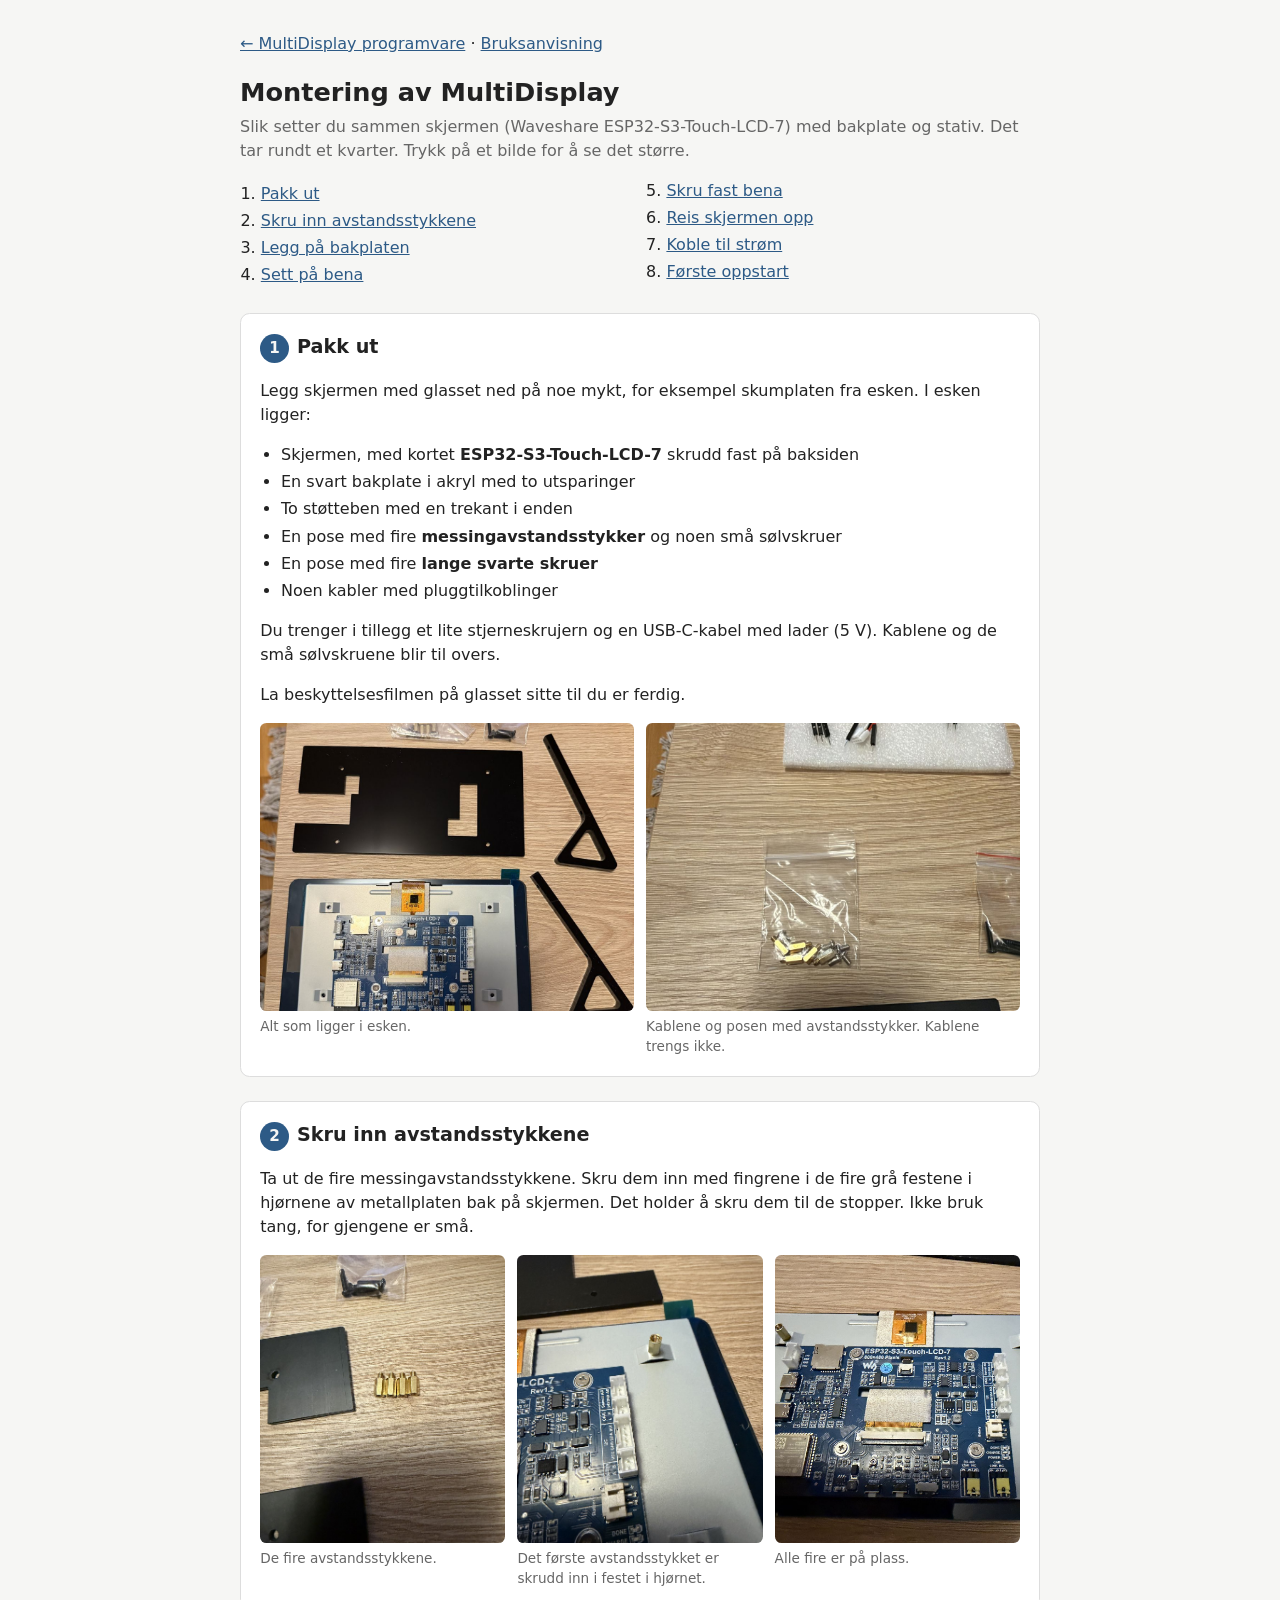
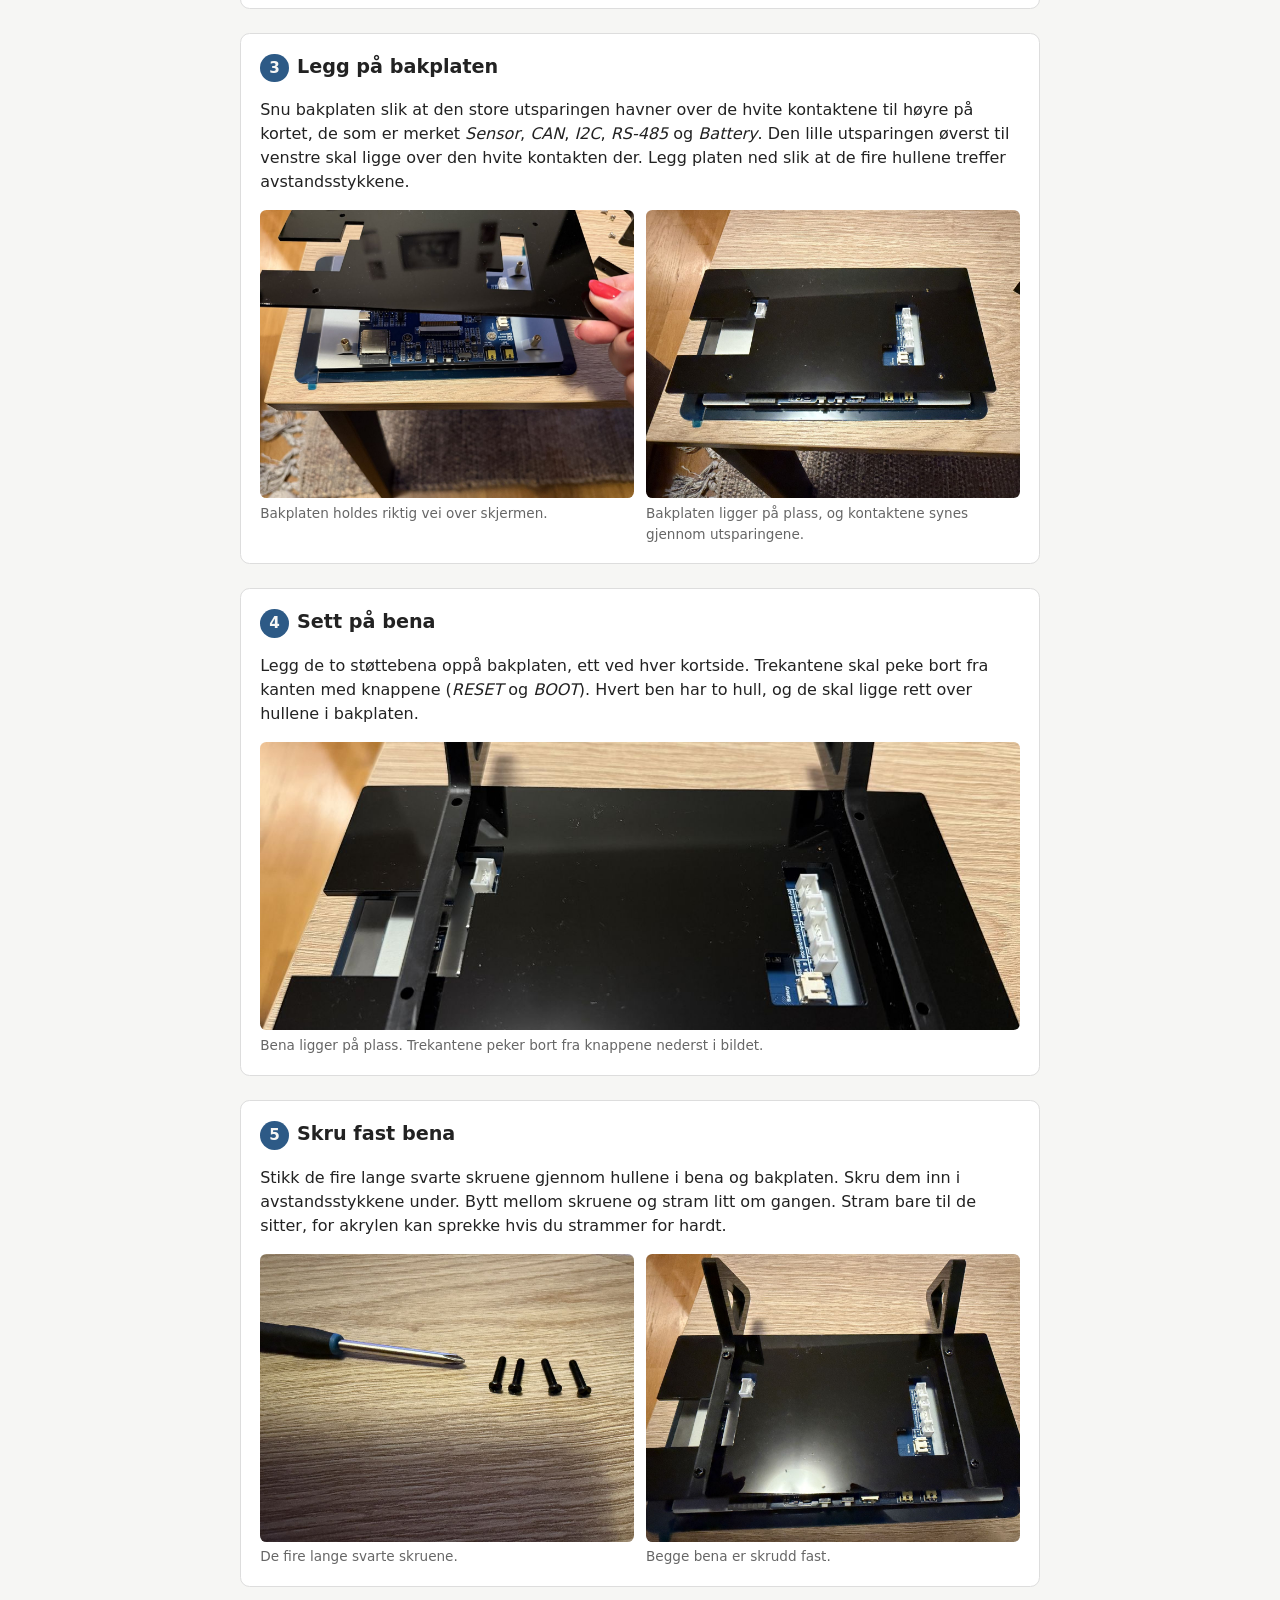
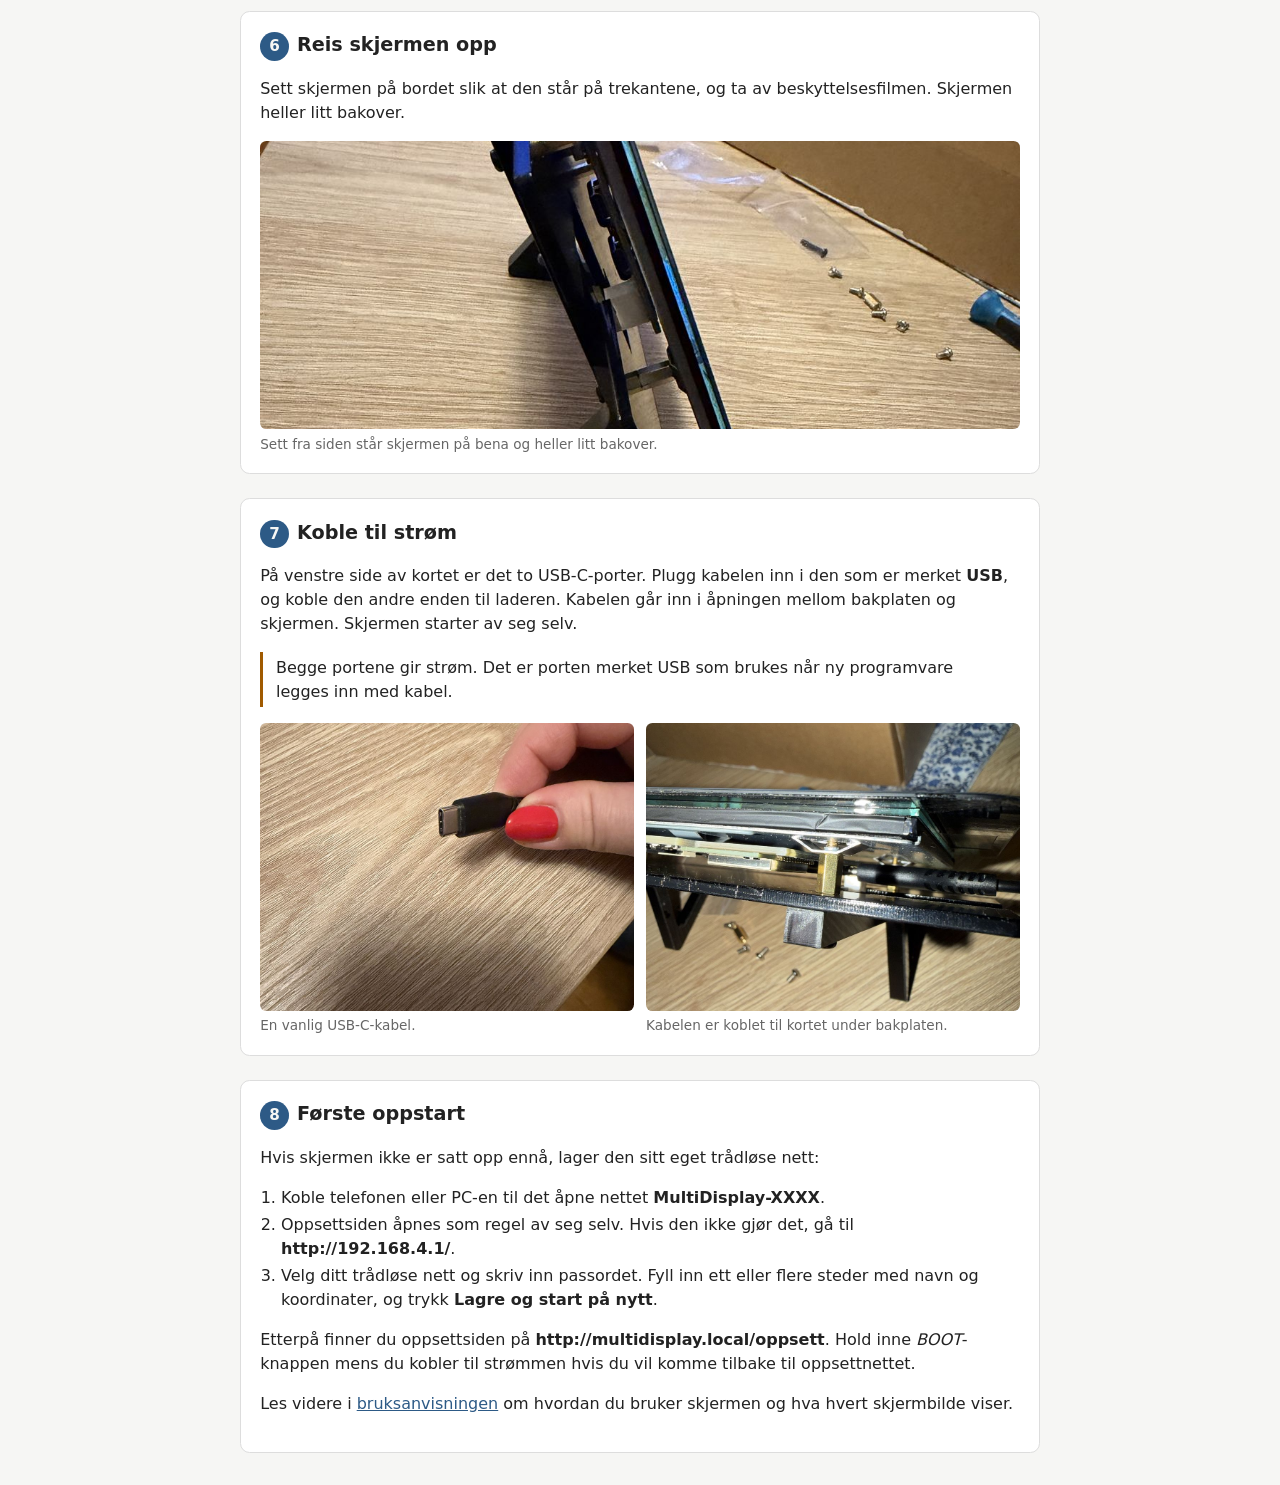
==== server/montering/index.html @ f7dd3e3f "Assembly and usage guides on the update site Co-Authored-By: Claude Opus 5.5 <noreply@anthropic.com>" ====
<!doctype html>
<html lang="no">
<meta charset="utf-8">
<meta name="viewport" content="width=device-width,initial-scale=1">
<title>Montering av MultiDisplay</title>
<style>
:root{--bg:#f6f6f4;--fg:#222;--muted:#666;--line:#ddd;--card:#fff;--accent:#2d5a86;--warn:#a05a00}
@media (prefers-color-scheme:dark){:root{--bg:#1c1c1e;--fg:#eee;--muted:#999;--line:#333;--card:#26262a;--accent:#7fb0e0;--warn:#e0a050}}
*{box-sizing:border-box}
body{font-family:system-ui,sans-serif;line-height:1.5;max-width:52rem;margin:2rem auto;padding:0 1rem;background:var(--bg);color:var(--fg)}
h1{font-size:1.6rem;margin-bottom:.2rem}h2{font-size:1.2rem;margin:0 0 .5rem}
a{color:var(--accent)}.lead{color:var(--muted);margin-top:0}
nav ol{padding-left:1.3rem;columns:2;column-gap:2rem}
.step{background:var(--card);border:1px solid var(--line);border-radius:.6rem;padding:1.2rem;margin:1.5rem 0}
.num{display:inline-flex;align-items:center;justify-content:center;width:1.8rem;height:1.8rem;border-radius:50%;
 background:var(--accent);color:var(--bg);font-weight:700;margin-right:.5rem;font-size:.95rem}
.pics{display:grid;grid-template-columns:repeat(auto-fit,minmax(14rem,1fr));gap:.75rem;margin-top:1rem}
figure{margin:0}
figure img{width:100%;height:18rem;object-fit:cover;border-radius:.4rem;display:block;cursor:zoom-in;background:var(--line)}
figcaption{font-size:.85rem;color:var(--muted);margin-top:.3rem}
.note{border-left:3px solid var(--warn);padding:.2rem .8rem;margin:.8rem 0}
ul,ol{padding-left:1.3rem}li{margin:.2rem 0}
dialog{border:0;padding:0;background:transparent;max-width:96vw;max-height:96vh}
dialog::backdrop{background:rgba(0,0,0,.85)}
dialog img{max-width:96vw;max-height:92vh;display:block;border-radius:.3rem}
dialog p{color:#eee;margin:.4rem 0 0;font-size:.9rem;text-align:center}
@media (max-width:40rem){nav ol{columns:1}figure img{height:14rem}}
</style>

<p><a href="../">&larr; MultiDisplay programvare</a> &middot; <a href="../bruk/">Bruksanvisning</a></p>
<h1>Montering av MultiDisplay</h1>
<p class="lead">Slik setter du sammen skjermen (Waveshare ESP32-S3-Touch-LCD-7) med bakplate og stativ.
Det tar rundt et kvarter. Trykk på et bilde for å se det større.</p>

<nav><ol>
<li><a href="#innhold">Pakk ut</a></li>
<li><a href="#avstand">Skru inn avstandsstykkene</a></li>
<li><a href="#bakplate">Legg på bakplaten</a></li>
<li><a href="#ben">Sett på bena</a></li>
<li><a href="#skru">Skru fast bena</a></li>
<li><a href="#reis">Reis skjermen opp</a></li>
<li><a href="#strom">Koble til strøm</a></li>
<li><a href="#oppsett">Første oppstart</a></li>
</ol></nav>

<section class="step" id="innhold">
<h2><span class="num">1</span>Pakk ut</h2>
<p>Legg skjermen med glasset ned på noe mykt, for eksempel skumplaten fra esken. I esken ligger:</p>
<ul>
<li>Skjermen, med kortet <b>ESP32-S3-Touch-LCD-7</b> skrudd fast på baksiden</li>
<li>En svart bakplate i akryl med to utsparinger</li>
<li>To støtteben med en trekant i enden</li>
<li>En pose med fire <b>messingavstandsstykker</b> og noen små sølvskruer</li>
<li>En pose med fire <b>lange svarte skruer</b></li>
<li>Noen kabler med pluggtilkoblinger</li>
</ul>
<p>Du trenger i tillegg et lite stjerneskrujern og en USB-C-kabel med lader (5 V).
Kablene og de små sølvskruene blir til overs.</p>
<p>La beskyttelsesfilmen på glasset sitte til du er ferdig.</p>
<div class="pics">
<figure><img src="bilder/01-innhold.jpg" alt="Skjermen med kortet på baksiden, bakplaten, to støtteben og to poser med skruer" loading="lazy"><figcaption>Alt som ligger i esken.</figcaption></figure>
<figure><img src="bilder/02-kabler-og-skruer.jpg" alt="Kabler og en pose med messingavstandsstykker og små sølvskruer" loading="lazy"><figcaption>Kablene og posen med avstandsstykker. Kablene trengs ikke.</figcaption></figure>
</div>
</section>

<section class="step" id="avstand">
<h2><span class="num">2</span>Skru inn avstandsstykkene</h2>
<p>Ta ut de fire messingavstandsstykkene. Skru dem inn med fingrene i de fire grå festene i hjørnene av metallplaten bak på skjermen.
Det holder å skru dem til de stopper. Ikke bruk tang, for gjengene er små.</p>
<div class="pics">
<figure><img src="bilder/03-avstandsstykker.jpg" alt="Fire messingavstandsstykker på bordet" loading="lazy"><figcaption>De fire avstandsstykkene.</figcaption></figure>
<figure><img src="bilder/04-forste-avstandsstykke.jpg" alt="Et avstandsstykke skrudd inn i festet øverst til høyre" loading="lazy"><figcaption>Det første avstandsstykket er skrudd inn i festet i hjørnet.</figcaption></figure>
<figure><img src="bilder/05-alle-avstandsstykker.jpg" alt="Alle fire avstandsstykkene står i hjørnene rundt kortet" loading="lazy"><figcaption>Alle fire er på plass.</figcaption></figure>
</div>
</section>

<section class="step" id="bakplate">
<h2><span class="num">3</span>Legg på bakplaten</h2>
<p>Snu bakplaten slik at den store utsparingen havner over de hvite kontaktene til høyre på kortet, de som er merket <i>Sensor</i>, <i>CAN</i>, <i>I2C</i>, <i>RS-485</i> og <i>Battery</i>.
Den lille utsparingen øverst til venstre skal ligge over den hvite kontakten der.
Legg platen ned slik at de fire hullene treffer avstandsstykkene.</p>
<div class="pics">
<figure><img src="bilder/06-bakplate.jpg" alt="Bakplaten holdes over skjermen før den legges ned" loading="lazy"><figcaption>Bakplaten holdes riktig vei over skjermen.</figcaption></figure>
<figure><img src="bilder/07-bakplate-pa.jpg" alt="Bakplaten ligger på avstandsstykkene, og kontaktene synes gjennom utsparingene" loading="lazy"><figcaption>Bakplaten ligger på plass, og kontaktene synes gjennom utsparingene.</figcaption></figure>
</div>
</section>

<section class="step" id="ben">
<h2><span class="num">4</span>Sett på bena</h2>
<p>Legg de to støttebena oppå bakplaten, ett ved hver kortside. Trekantene skal peke bort fra kanten med knappene (<i>RESET</i> og <i>BOOT</i>).
Hvert ben har to hull, og de skal ligge rett over hullene i bakplaten.</p>
<div class="pics">
<figure><img src="bilder/08-ben.jpg" alt="To støtteben ligger på bakplaten med trekantene opp, bort fra knappene" loading="lazy"><figcaption>Bena ligger på plass. Trekantene peker bort fra knappene nederst i bildet.</figcaption></figure>
</div>
</section>

<section class="step" id="skru">
<h2><span class="num">5</span>Skru fast bena</h2>
<p>Stikk de fire lange svarte skruene gjennom hullene i bena og bakplaten. Skru dem inn i avstandsstykkene under.
Bytt mellom skruene og stram litt om gangen. Stram bare til de sitter, for akrylen kan sprekke hvis du strammer for hardt.</p>
<div class="pics">
<figure><img src="bilder/09-skruer.jpg" alt="Stjerneskrujern og fire lange svarte skruer" loading="lazy"><figcaption>De fire lange svarte skruene.</figcaption></figure>
<figure><img src="bilder/10-ben-skrudd-fast.jpg" alt="Begge bena er skrudd fast med to skruer hver" loading="lazy"><figcaption>Begge bena er skrudd fast.</figcaption></figure>
</div>
</section>

<section class="step" id="reis">
<h2><span class="num">6</span>Reis skjermen opp</h2>
<p>Sett skjermen på bordet slik at den står på trekantene, og ta av beskyttelsesfilmen. Skjermen heller litt bakover.</p>
<div class="pics">
<figure><img src="bilder/11-star.jpg" alt="Skjermen sett fra siden, stående på de to trekantene" loading="lazy"><figcaption>Sett fra siden står skjermen på bena og heller litt bakover.</figcaption></figure>
</div>
</section>

<section class="step" id="strom">
<h2><span class="num">7</span>Koble til strøm</h2>
<p>På venstre side av kortet er det to USB-C-porter. Plugg kabelen inn i den som er merket <b>USB</b>, og koble den andre enden til laderen.
Kabelen går inn i åpningen mellom bakplaten og skjermen. Skjermen starter av seg selv.</p>
<p class="note">Begge portene gir strøm. Det er porten merket USB som brukes når ny programvare legges inn med kabel.</p>
<div class="pics">
<figure><img src="bilder/12-usb-c.jpg" alt="En USB-C-plugg" loading="lazy"><figcaption>En vanlig USB-C-kabel.</figcaption></figure>
<figure><img src="bilder/13-usb-tilkoblet.jpg" alt="USB-C-kabelen er koblet til kortet under bakplaten" loading="lazy"><figcaption>Kabelen er koblet til kortet under bakplaten.</figcaption></figure>
</div>
</section>

<section class="step" id="oppsett">
<h2><span class="num">8</span>Første oppstart</h2>
<p>Hvis skjermen ikke er satt opp ennå, lager den sitt eget trådløse nett:</p>
<ol>
<li>Koble telefonen eller PC-en til det åpne nettet <b>MultiDisplay-XXXX</b>.</li>
<li>Oppsettsiden åpnes som regel av seg selv. Hvis den ikke gjør det, gå til <b>http://192.168.4.1/</b>.</li>
<li>Velg ditt trådløse nett og skriv inn passordet. Fyll inn ett eller flere steder med navn og koordinater, og trykk <b>Lagre og start på nytt</b>.</li>
</ol>
<p>Etterpå finner du oppsettsiden på <b>http://multidisplay.local/oppsett</b>.
Hold inne <i>BOOT</i>-knappen mens du kobler til strømmen hvis du vil komme tilbake til oppsettnettet.</p>
<p>Les videre i <a href="../bruk/">bruksanvisningen</a> om hvordan du bruker skjermen og hva hvert skjermbilde viser.</p>
</section>

<dialog id="zoom"><img alt=""><p></p></dialog>
<script>
const d = document.getElementById("zoom"), di = d.querySelector("img"), dp = d.querySelector("p");
document.querySelectorAll("figure img").forEach(img => img.addEventListener("click", () => {
  di.src = img.src; di.alt = img.alt;
  dp.textContent = img.closest("figure").querySelector("figcaption").textContent;
  d.showModal();
}));
d.addEventListener("click", () => d.close());
</script>
</html>
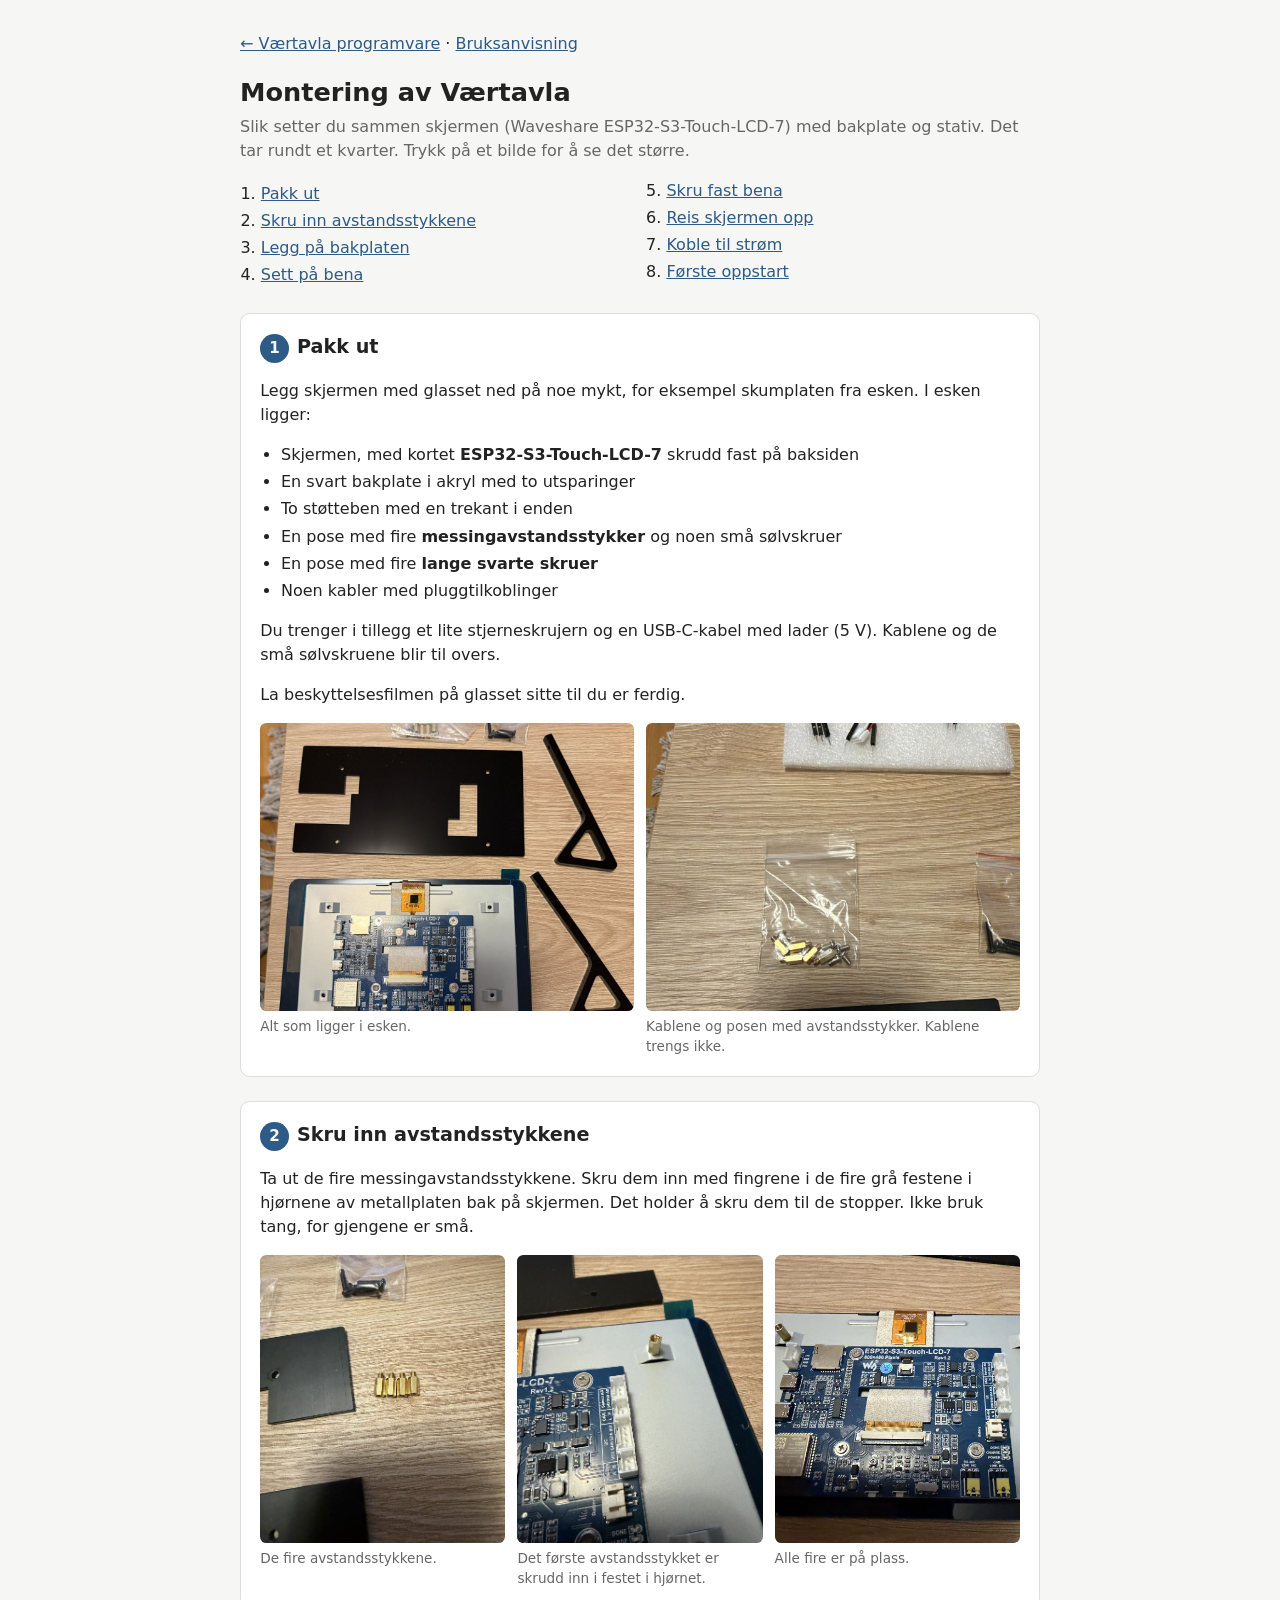
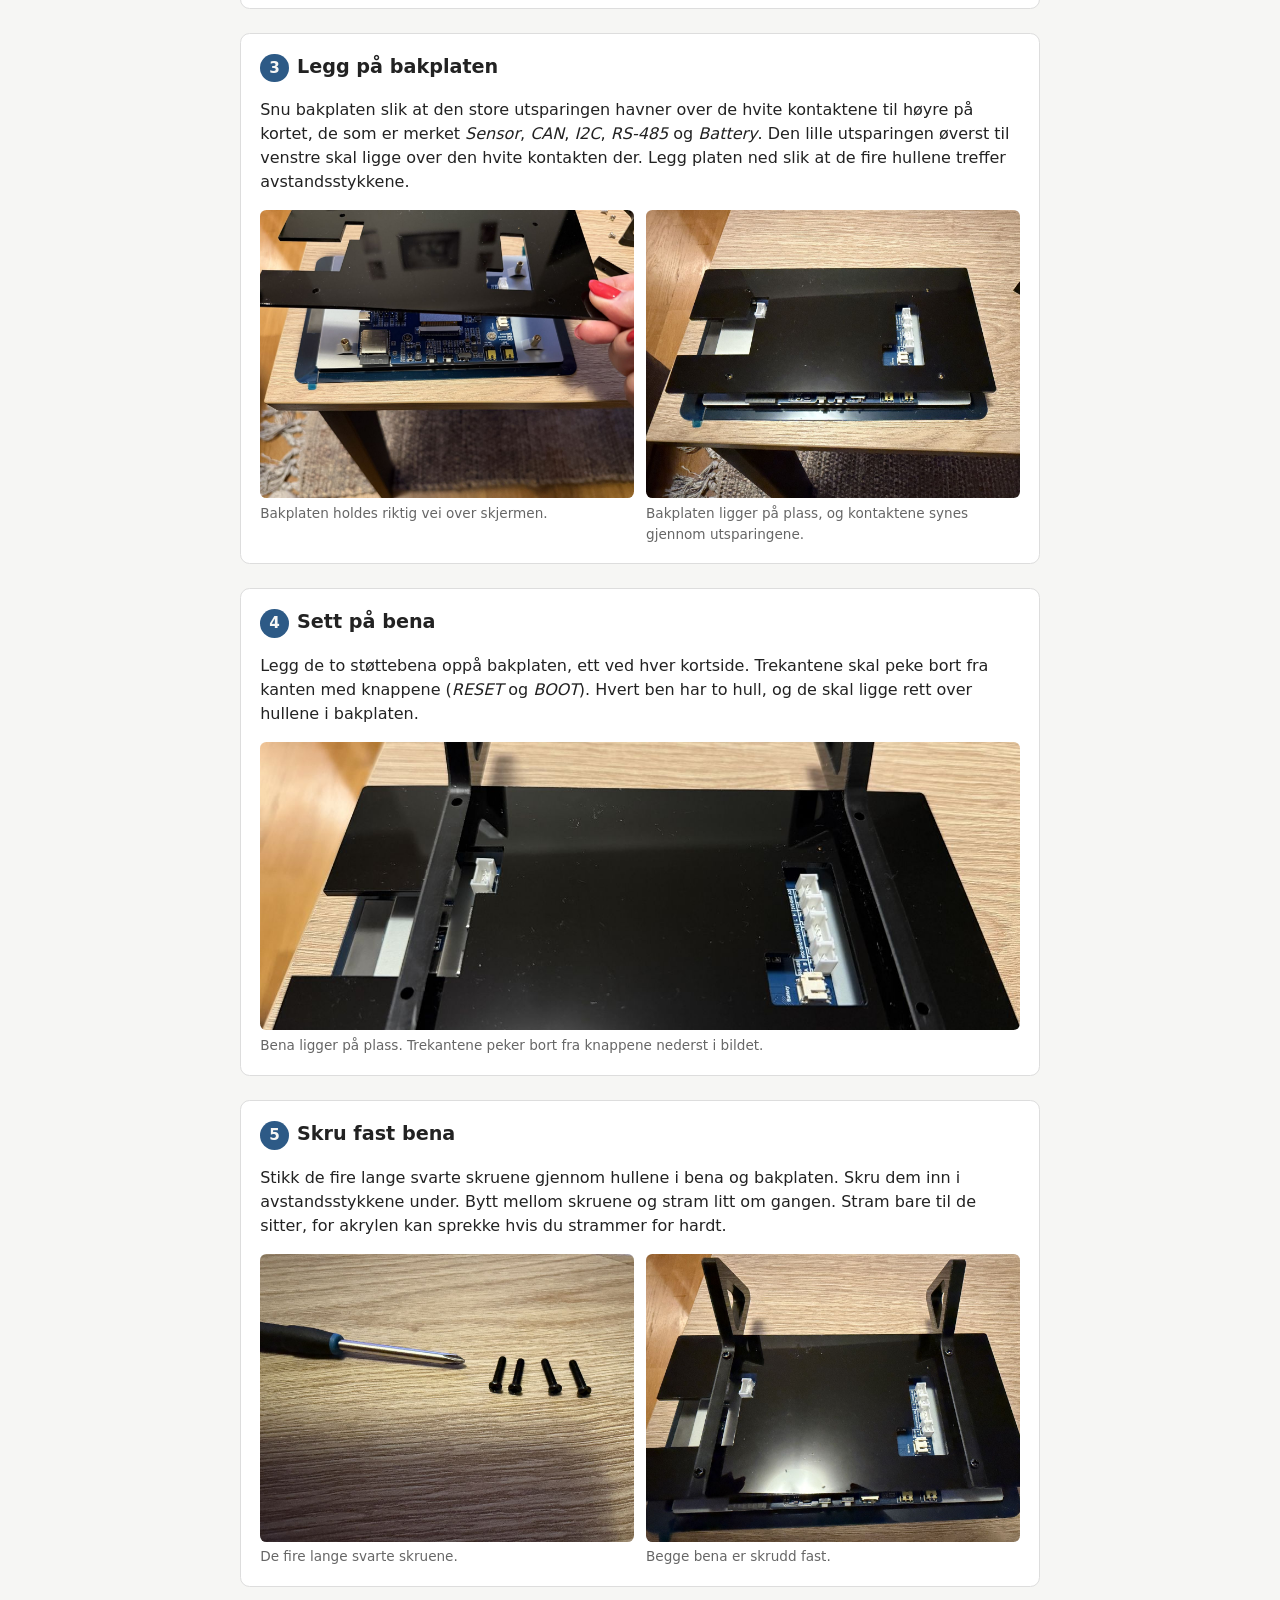
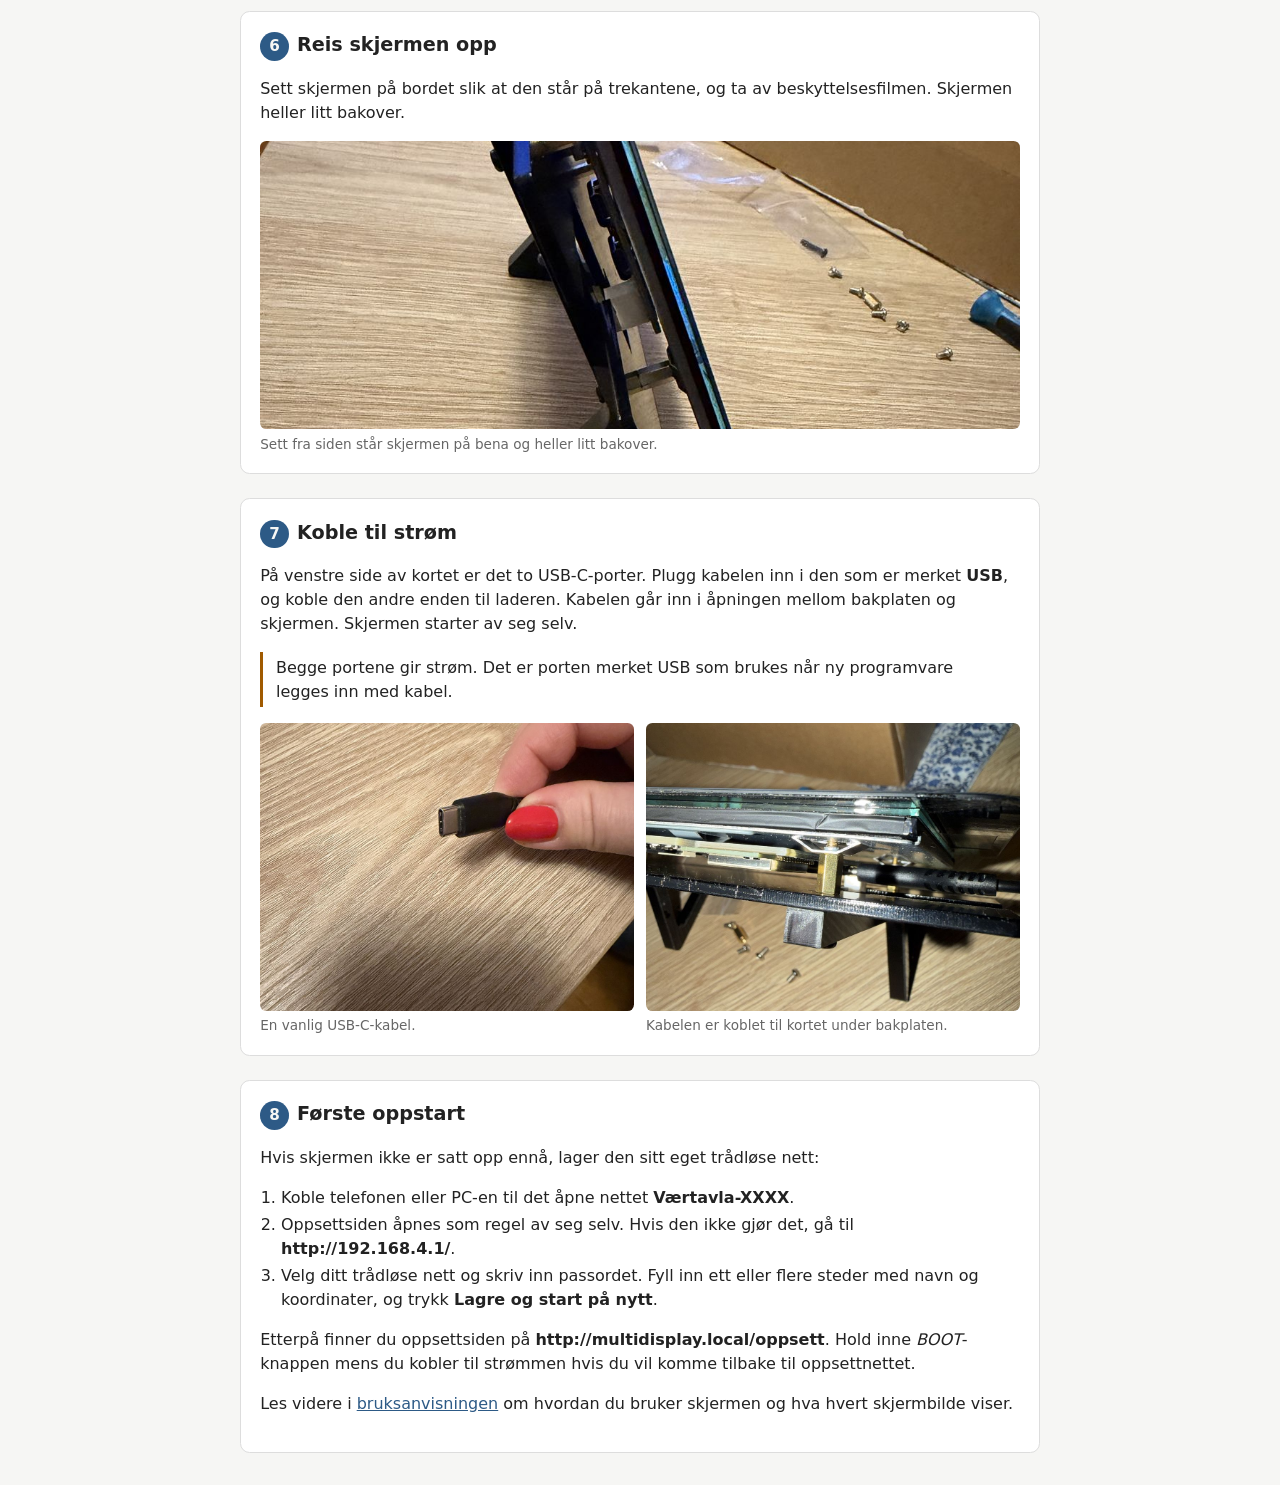
==== commit 5b4c9cb6: "The display named Værtavla on its setup network, web pages and the update site, version 1.30.5 Co-Au" ====
--- a/server/montering/index.html
+++ b/server/montering/index.html
@@ -2,7 +2,7 @@
 <html lang="no">
 <meta charset="utf-8">
 <meta name="viewport" content="width=device-width,initial-scale=1">
-<title>Montering av MultiDisplay</title>
+<title>Montering av Værtavla</title>
 <style>
 :root{--bg:#f6f6f4;--fg:#222;--muted:#666;--line:#ddd;--card:#fff;--accent:#2d5a86;--warn:#a05a00}
 @media (prefers-color-scheme:dark){:root{--bg:#1c1c1e;--fg:#eee;--muted:#999;--line:#333;--card:#26262a;--accent:#7fb0e0;--warn:#e0a050}}
@@ -27,8 +27,8 @@
 @media (max-width:40rem){nav ol{columns:1}figure img{height:14rem}}
 </style>
 
-<p><a href="../">&larr; MultiDisplay programvare</a> &middot; <a href="../bruk/">Bruksanvisning</a></p>
-<h1>Montering av MultiDisplay</h1>
+<p><a href="../">&larr; Værtavla programvare</a> &middot; <a href="../bruk/">Bruksanvisning</a></p>
+<h1>Montering av Værtavla</h1>
 <p class="lead">Slik setter du sammen skjermen (Waveshare ESP32-S3-Touch-LCD-7) med bakplate og stativ.
 Det tar rundt et kvarter. Trykk på et bilde for å se det større.</p>
 
@@ -127,7 +127,7 @@
 <h2><span class="num">8</span>Første oppstart</h2>
 <p>Hvis skjermen ikke er satt opp ennå, lager den sitt eget trådløse nett:</p>
 <ol>
-<li>Koble telefonen eller PC-en til det åpne nettet <b>MultiDisplay-XXXX</b>.</li>
+<li>Koble telefonen eller PC-en til det åpne nettet <b>Værtavla-XXXX</b>.</li>
 <li>Oppsettsiden åpnes som regel av seg selv. Hvis den ikke gjør det, gå til <b>http://192.168.4.1/</b>.</li>
 <li>Velg ditt trådløse nett og skriv inn passordet. Fyll inn ett eller flere steder med navn og koordinater, og trykk <b>Lagre og start på nytt</b>.</li>
 </ol>
